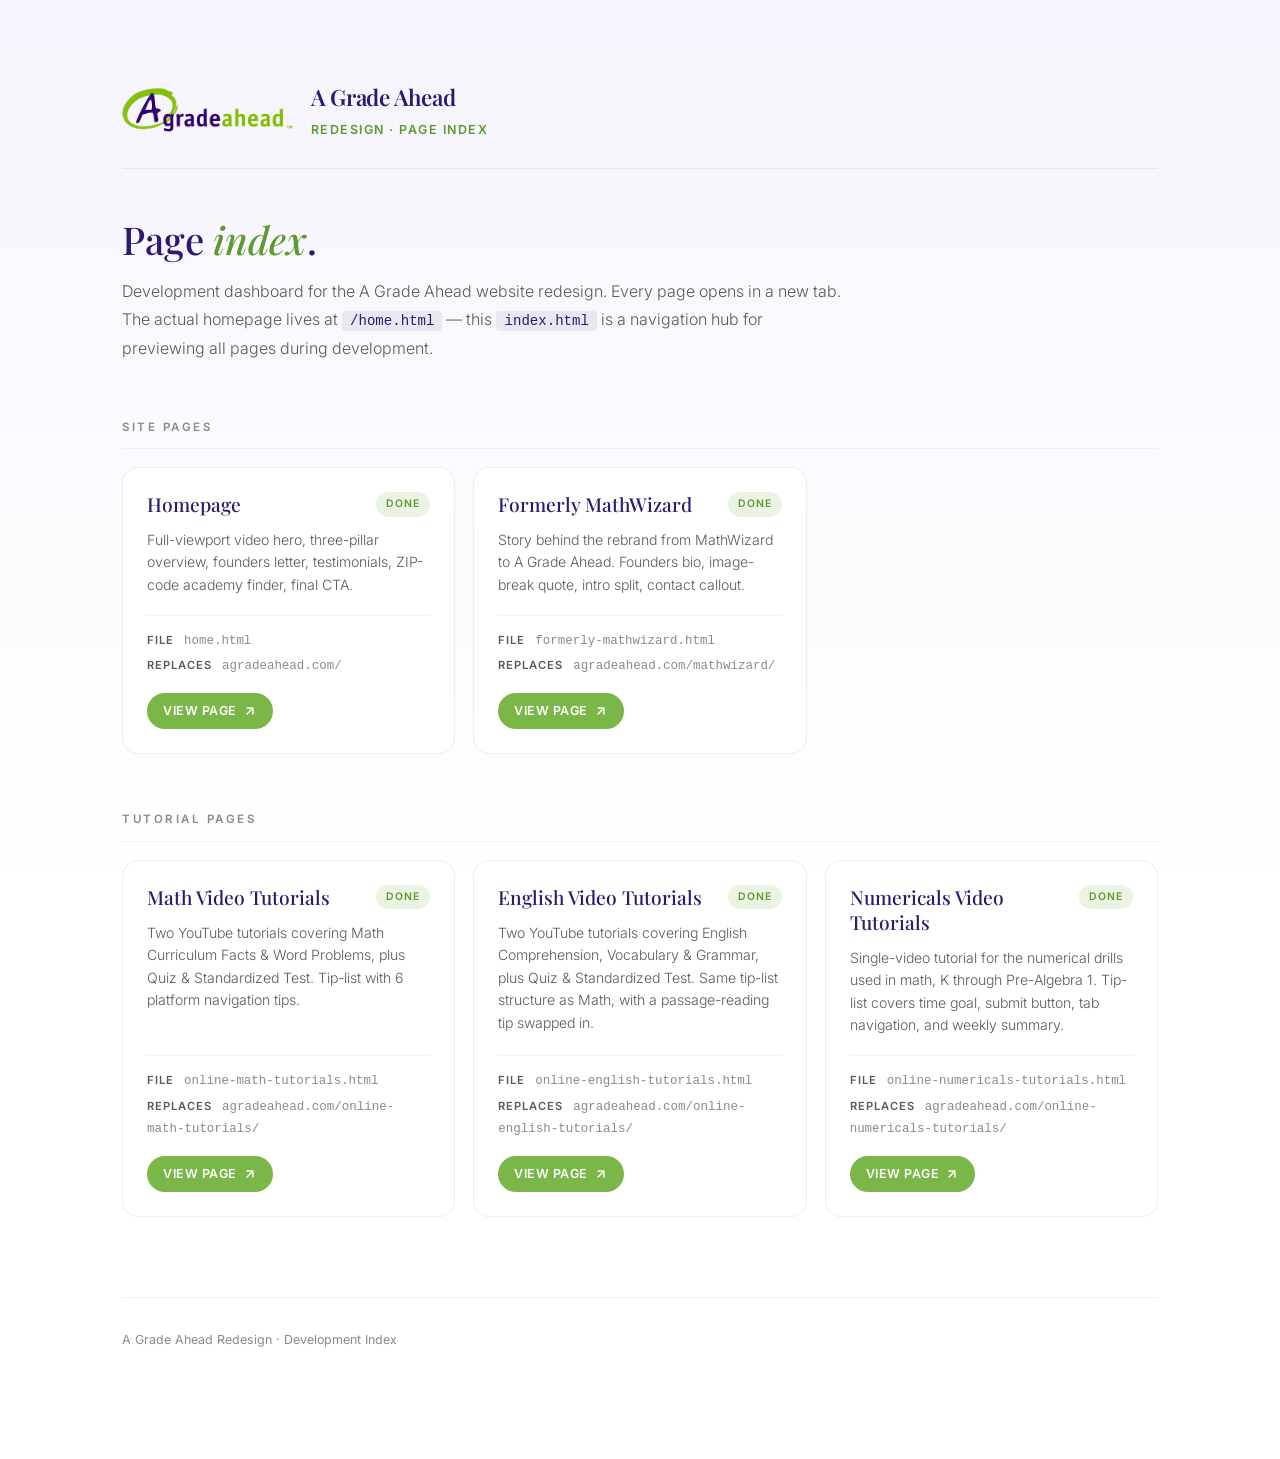
==== index.html @ 5807f9a8 "removed repo from footer" ====
<!DOCTYPE html>
<html lang="en">
<head>
  <meta charset="UTF-8">
  <meta name="viewport" content="width=device-width, initial-scale=1.0">
  <title>Page Index | A Grade Ahead Redesign</title>
  <meta name="description" content="Development index for the A Grade Ahead website redesign. Each page opens in a new tab.">
  <meta name="robots" content="noindex,nofollow">

  <link rel="preconnect" href="https://fonts.googleapis.com">
  <link rel="preconnect" href="https://fonts.gstatic.com" crossorigin>
  <link href="https://fonts.googleapis.com/css2?family=Playfair+Display:wght@400;500;600;700&family=Inter:wght@300;400;500;600;700&display=swap" rel="stylesheet">

  <style>
    *, *::before, *::after { margin: 0; padding: 0; box-sizing: border-box; }
    :root {
      --purple-deep: #2D1A6E;
      --purple-mid: #312783;
      --purple-light: #4A3A9F;
      --green-primary: #7AB648;
      --green-dark: #5E9A2F;
      --green-light: #8EC95E;
      --navy: #1B1547;
      --white: #FFFFFF;
      --off-white: #F8F7F4;
      --warm-grey: #F2F0EB;
      --text-dark: #2C2C2C;
      --text-mid: #5A5A5A;
      --text-light: #8A8A8A;
      --font-heading: 'Playfair Display', Georgia, serif;
      --font-body: 'Inter', -apple-system, sans-serif;
    }
    html { font-size: 16px; }
    body {
      font-family: var(--font-body);
      color: var(--text-dark);
      background: linear-gradient(180deg, #f6f4fc 0%, #ffffff 60%);
      min-height: 100vh;
      line-height: 1.6;
      -webkit-font-smoothing: antialiased;
    }
    a { color: inherit; text-decoration: none; transition: all 0.25s ease; }

    .index-shell {
      max-width: 1100px;
      margin: 0 auto;
      padding: 80px 32px 120px;
    }

    .index-header {
      display: flex;
      align-items: center;
      gap: 18px;
      margin-bottom: 48px;
      padding-bottom: 28px;
      border-bottom: 1px solid rgba(45,26,110,0.08);
    }
    .index-header__logo img {
      height: 44px;
      width: auto;
      display: block;
    }
    .index-header__brand {
      flex: 1;
    }
    .index-header__brand-name {
      font-family: var(--font-heading);
      font-size: 1.4rem;
      font-weight: 600;
      color: var(--purple-deep);
      letter-spacing: -0.01em;
    }
    .index-header__tag {
      font-size: 0.78rem;
      letter-spacing: 1.5px;
      text-transform: uppercase;
      color: var(--green-dark);
      font-weight: 600;
      margin-top: 4px;
    }
    .index-header__repo {
      font-size: 0.75rem;
      color: var(--text-light);
      letter-spacing: 0.5px;
    }

    .index-intro {
      margin-bottom: 56px;
      max-width: 720px;
    }
    .index-intro h1 {
      font-family: var(--font-heading);
      font-size: 2.4rem;
      font-weight: 500;
      color: var(--purple-deep);
      line-height: 1.15;
      margin-bottom: 16px;
    }
    .index-intro h1 em {
      color: var(--green-dark);
      font-style: italic;
      font-weight: 500;
    }
    .index-intro p {
      font-size: 1rem;
      color: var(--text-mid);
      line-height: 1.75;
      font-weight: 300;
    }
    .index-intro code {
      background: rgba(45,26,110,0.08);
      color: var(--purple-deep);
      padding: 2px 8px;
      border-radius: 4px;
      font-size: 0.88rem;
      font-family: ui-monospace, 'SF Mono', Menlo, Consolas, monospace;
    }

    .group-heading {
      font-size: 0.72rem;
      letter-spacing: 2.5px;
      text-transform: uppercase;
      color: var(--text-light);
      font-weight: 600;
      margin-bottom: 18px;
      padding-bottom: 12px;
      border-bottom: 1px solid rgba(45,26,110,0.06);
    }
    .group-heading:not(:first-of-type) {
      margin-top: 56px;
    }

    .pages {
      display: grid;
      grid-template-columns: repeat(auto-fill, minmax(320px, 1fr));
      gap: 18px;
    }

    .page-card {
      display: flex;
      flex-direction: column;
      background: var(--white);
      border: 1px solid rgba(45,26,110,0.08);
      border-radius: 16px;
      padding: 24px;
      position: relative;
      transition: all 0.3s ease;
      overflow: hidden;
    }
    .page-card:not(.page-card--pending):hover {
      transform: translateY(-3px);
      border-color: rgba(122,182,72,0.4);
      box-shadow: 0 14px 40px rgba(45,26,110,0.08);
    }
    .page-card::before {
      content: '';
      position: absolute;
      top: 0; left: 0;
      width: 4px;
      height: 100%;
      background: linear-gradient(180deg, var(--green-primary), var(--green-dark));
      opacity: 0;
      transition: opacity 0.3s ease;
    }
    .page-card:not(.page-card--pending):hover::before { opacity: 1; }

    .page-card__top {
      display: flex;
      align-items: flex-start;
      justify-content: space-between;
      gap: 12px;
      margin-bottom: 12px;
    }
    .page-card__title {
      font-family: var(--font-heading);
      font-size: 1.2rem;
      font-weight: 500;
      color: var(--purple-deep);
      line-height: 1.3;
    }
    .page-card__badge {
      font-size: 0.65rem;
      letter-spacing: 1px;
      text-transform: uppercase;
      font-weight: 600;
      padding: 4px 10px;
      border-radius: 20px;
      flex-shrink: 0;
      white-space: nowrap;
    }
    .page-card__badge--done {
      background: rgba(122,182,72,0.15);
      color: var(--green-dark);
    }
    .page-card__badge--pending {
      background: rgba(45,26,110,0.08);
      color: var(--text-light);
    }
    .page-card__desc {
      font-size: 0.88rem;
      color: var(--text-mid);
      line-height: 1.6;
      font-weight: 300;
      margin-bottom: 18px;
      flex: 1;
    }
    .page-card__meta {
      display: flex;
      flex-direction: column;
      gap: 4px;
      font-size: 0.78rem;
      color: var(--text-light);
      margin-bottom: 16px;
      padding-top: 14px;
      border-top: 1px solid rgba(45,26,110,0.05);
    }
    .page-card__meta strong {
      color: var(--text-mid);
      font-weight: 600;
      font-size: 0.7rem;
      letter-spacing: 1px;
      text-transform: uppercase;
      margin-right: 6px;
    }
    .page-card__meta code {
      font-family: ui-monospace, 'SF Mono', Menlo, Consolas, monospace;
      font-size: 0.78rem;
    }
    .page-card__actions {
      display: flex;
      gap: 8px;
      align-items: center;
    }
    .page-card__btn {
      display: inline-flex;
      align-items: center;
      gap: 6px;
      padding: 8px 16px;
      border-radius: 30px;
      font-size: 0.78rem;
      font-weight: 600;
      letter-spacing: 0.5px;
      text-transform: uppercase;
      transition: all 0.25s ease;
    }
    .page-card__btn--primary {
      background: var(--green-primary);
      color: var(--white);
    }
    .page-card__btn--primary:hover {
      background: var(--green-dark);
      transform: translateX(2px);
    }
    .page-card__btn--ghost {
      color: var(--purple-deep);
      border: 1px solid rgba(45,26,110,0.15);
      background: transparent;
    }
    .page-card__btn--ghost:hover {
      border-color: var(--purple-deep);
      background: rgba(45,26,110,0.04);
    }
    .page-card__btn svg { width: 14px; height: 14px; }

    .page-card--pending {
      background: repeating-linear-gradient(
        45deg,
        var(--white),
        var(--white) 10px,
        rgba(45,26,110,0.02) 10px,
        rgba(45,26,110,0.02) 20px
      );
      opacity: 0.85;
    }
    .page-card--pending .page-card__title { color: var(--text-mid); }

    .index-footer {
      margin-top: 80px;
      padding-top: 32px;
      border-top: 1px solid rgba(45,26,110,0.08);
      display: flex;
      align-items: center;
      justify-content: space-between;
      flex-wrap: wrap;
      gap: 16px;
      font-size: 0.78rem;
      color: var(--text-light);
    }
    .index-footer a { color: var(--purple-deep); border-bottom: 1px solid rgba(45,26,110,0.2); }
    .index-footer a:hover { color: var(--green-dark); border-color: var(--green-dark); }

    @media (max-width: 600px) {
      .index-shell { padding: 48px 20px 80px; }
      .index-header { flex-wrap: wrap; }
      .index-intro h1 { font-size: 1.8rem; }
      .pages { grid-template-columns: 1fr; }
    }
  </style>
</head>
<body>
  <main class="index-shell">

    <header class="index-header">
      <div class="index-header__logo">
        <img src="agradeahead-assets/logo-dark.png" alt="A Grade Ahead">
      </div>
      <div class="index-header__brand">
        <div class="index-header__brand-name">A Grade Ahead</div>
        <div class="index-header__tag">Redesign &middot; Page Index</div>
      </div>
    </header>

    <section class="index-intro">
      <h1>Page <em>index</em>.</h1>
      <p>Development dashboard for the A Grade Ahead website redesign. Every page opens in a new tab. The actual homepage lives at <code>/home.html</code> &mdash; this <code>index.html</code> is a navigation hub for previewing all pages during development.</p>
    </section>

    <h2 class="group-heading">Site Pages</h2>
    <div class="pages">

      <article class="page-card">
        <div class="page-card__top">
          <h3 class="page-card__title">Homepage</h3>
          <span class="page-card__badge page-card__badge--done">Done</span>
        </div>
        <p class="page-card__desc">Full-viewport video hero, three-pillar overview, founders letter, testimonials, ZIP-code academy finder, final CTA.</p>
        <div class="page-card__meta">
          <div><strong>File</strong> <code>home.html</code></div>
          <div><strong>Replaces</strong> <code>agradeahead.com/</code></div>
        </div>
        <div class="page-card__actions">
          <a href="home.html" target="_blank" rel="noopener" class="page-card__btn page-card__btn--primary">
            View Page
            <svg viewBox="0 0 24 24" fill="none" stroke="currentColor" stroke-width="2.5" stroke-linecap="round" stroke-linejoin="round"><path d="M7 17L17 7M17 7H7M17 7V17"/></svg>
          </a>
        </div>
      </article>

      <article class="page-card">
        <div class="page-card__top">
          <h3 class="page-card__title">Formerly MathWizard</h3>
          <span class="page-card__badge page-card__badge--done">Done</span>
        </div>
        <p class="page-card__desc">Story behind the rebrand from MathWizard to A Grade Ahead. Founders bio, image-break quote, intro split, contact callout.</p>
        <div class="page-card__meta">
          <div><strong>File</strong> <code>formerly-mathwizard.html</code></div>
          <div><strong>Replaces</strong> <code>agradeahead.com/mathwizard/</code></div>
        </div>
        <div class="page-card__actions">
          <a href="formerly-mathwizard.html" target="_blank" rel="noopener" class="page-card__btn page-card__btn--primary">
            View Page
            <svg viewBox="0 0 24 24" fill="none" stroke="currentColor" stroke-width="2.5" stroke-linecap="round" stroke-linejoin="round"><path d="M7 17L17 7M17 7H7M17 7V17"/></svg>
          </a>
        </div>
      </article>

    </div>

    <h2 class="group-heading">Tutorial Pages</h2>
    <div class="pages">

      <article class="page-card">
        <div class="page-card__top">
          <h3 class="page-card__title">Math Video Tutorials</h3>
          <span class="page-card__badge page-card__badge--done">Done</span>
        </div>
        <p class="page-card__desc">Two YouTube tutorials covering Math Curriculum Facts &amp; Word Problems, plus Quiz &amp; Standardized Test. Tip-list with 6 platform navigation tips.</p>
        <div class="page-card__meta">
          <div><strong>File</strong> <code>online-math-tutorials.html</code></div>
          <div><strong>Replaces</strong> <code>agradeahead.com/online-math-tutorials/</code></div>
        </div>
        <div class="page-card__actions">
          <a href="online-math-tutorials.html" target="_blank" rel="noopener" class="page-card__btn page-card__btn--primary">
            View Page
            <svg viewBox="0 0 24 24" fill="none" stroke="currentColor" stroke-width="2.5" stroke-linecap="round" stroke-linejoin="round"><path d="M7 17L17 7M17 7H7M17 7V17"/></svg>
          </a>
        </div>
      </article>

      <article class="page-card">
        <div class="page-card__top">
          <h3 class="page-card__title">English Video Tutorials</h3>
          <span class="page-card__badge page-card__badge--done">Done</span>
        </div>
        <p class="page-card__desc">Two YouTube tutorials covering English Comprehension, Vocabulary &amp; Grammar, plus Quiz &amp; Standardized Test. Same tip-list structure as Math, with a passage-reading tip swapped in.</p>
        <div class="page-card__meta">
          <div><strong>File</strong> <code>online-english-tutorials.html</code></div>
          <div><strong>Replaces</strong> <code>agradeahead.com/online-english-tutorials/</code></div>
        </div>
        <div class="page-card__actions">
          <a href="online-english-tutorials.html" target="_blank" rel="noopener" class="page-card__btn page-card__btn--primary">
            View Page
            <svg viewBox="0 0 24 24" fill="none" stroke="currentColor" stroke-width="2.5" stroke-linecap="round" stroke-linejoin="round"><path d="M7 17L17 7M17 7H7M17 7V17"/></svg>
          </a>
        </div>
      </article>

      <article class="page-card">
        <div class="page-card__top">
          <h3 class="page-card__title">Numericals Video Tutorials</h3>
          <span class="page-card__badge page-card__badge--done">Done</span>
        </div>
        <p class="page-card__desc">Single-video tutorial for the numerical drills used in math, K through Pre-Algebra 1. Tip-list covers time goal, submit button, tab navigation, and weekly summary.</p>
        <div class="page-card__meta">
          <div><strong>File</strong> <code>online-numericals-tutorials.html</code></div>
          <div><strong>Replaces</strong> <code>agradeahead.com/online-numericals-tutorials/</code></div>
        </div>
        <div class="page-card__actions">
          <a href="online-numericals-tutorials.html" target="_blank" rel="noopener" class="page-card__btn page-card__btn--primary">
            View Page
            <svg viewBox="0 0 24 24" fill="none" stroke="currentColor" stroke-width="2.5" stroke-linecap="round" stroke-linejoin="round"><path d="M7 17L17 7M17 7H7M17 7V17"/></svg>
          </a>
        </div>
      </article>

    </div>

    <footer class="index-footer">
      <span>A Grade Ahead Redesign &middot; Development Index</span>
    </footer>

  </main>
</body>
</html>
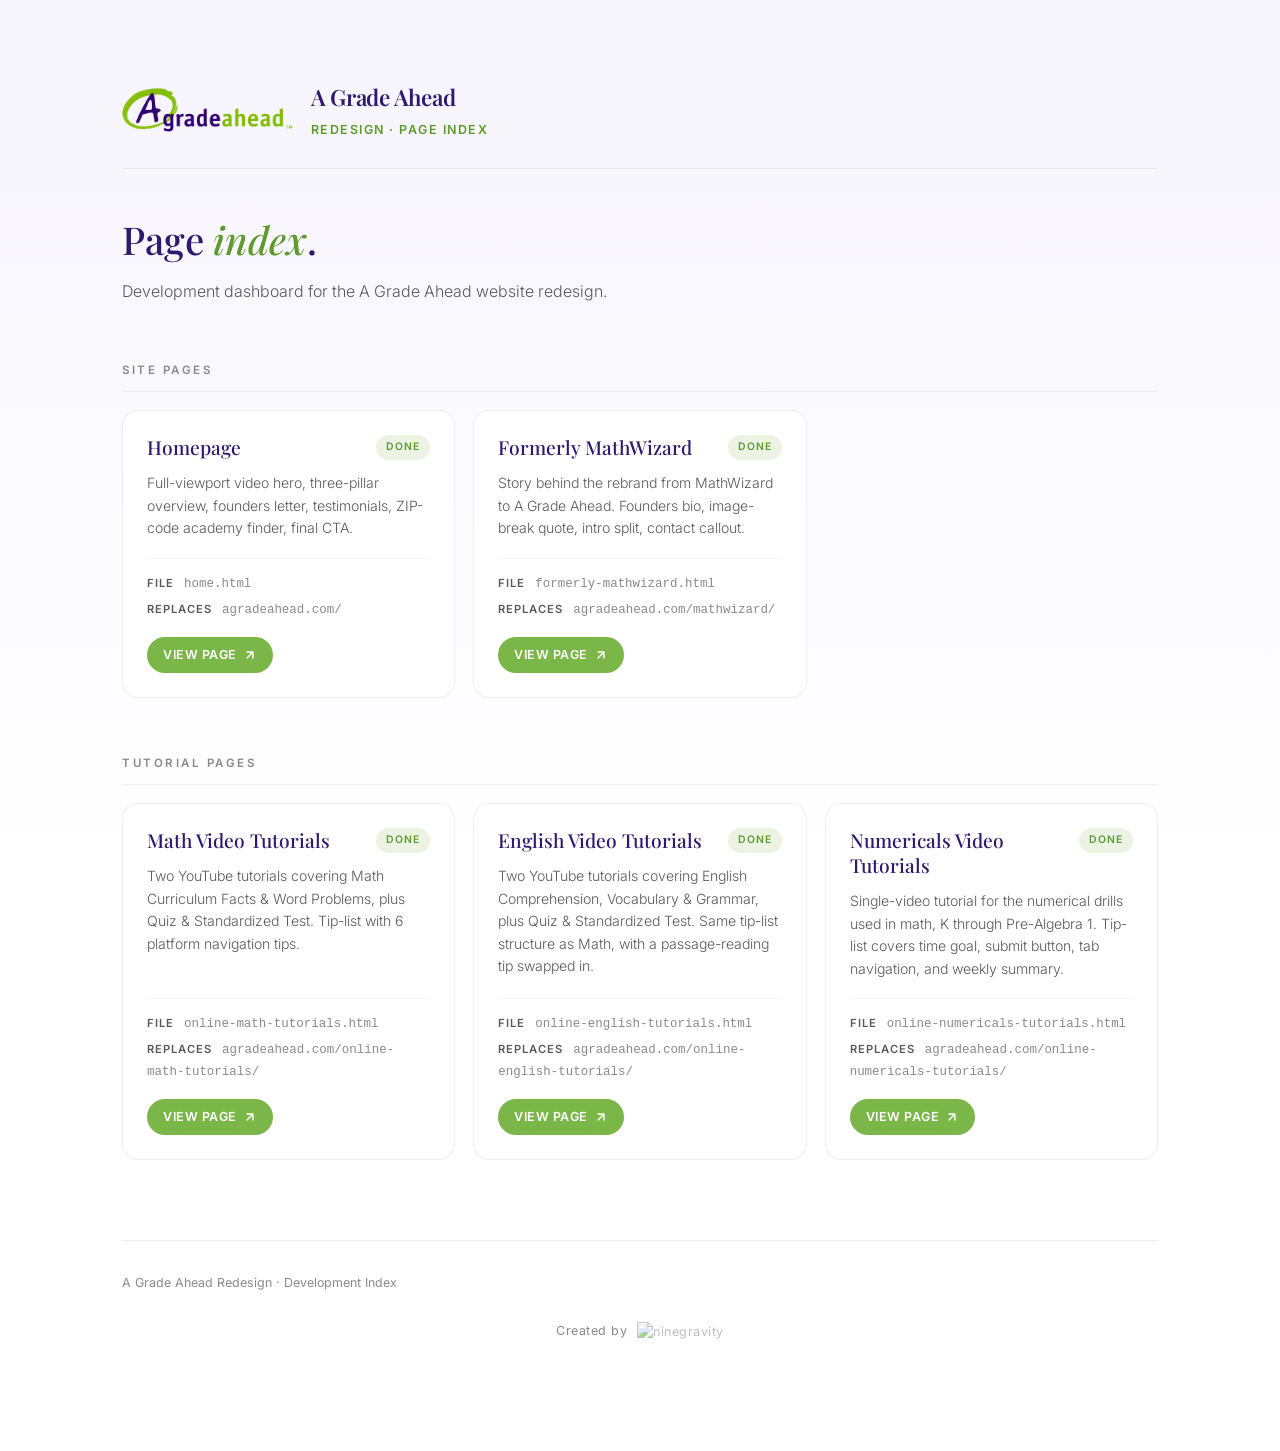
==== commit e403c81d: "Add ninegravity credit to index dashboard - New .index-credit row below the footer - Centered "Creat" ====
--- a/index.html
+++ b/index.html
@@ -289,6 +289,31 @@
     .index-footer a { color: var(--purple-deep); border-bottom: 1px solid rgba(45,26,110,0.2); }
     .index-footer a:hover { color: var(--green-dark); border-color: var(--green-dark); }
 
+    .index-credit {
+      display: flex;
+      align-items: center;
+      justify-content: center;
+      gap: 10px;
+      margin-top: 28px;
+      font-size: 0.78rem;
+      color: var(--text-light);
+      letter-spacing: 0.5px;
+    }
+    .index-credit a {
+      display: inline-flex;
+      align-items: center;
+      border-bottom: 0;
+      transition: opacity 0.25s ease;
+    }
+    .index-credit img {
+      height: 18px;
+      width: auto;
+      display: block;
+      opacity: 0.55;
+      transition: opacity 0.25s ease;
+    }
+    .index-credit a:hover img { opacity: 1; }
+
     @media (max-width: 600px) {
       .index-shell { padding: 48px 20px 80px; }
       .index-header { flex-wrap: wrap; }
@@ -312,7 +337,7 @@
 
     <section class="index-intro">
       <h1>Page <em>index</em>.</h1>
-      <p>Development dashboard for the A Grade Ahead website redesign. Every page opens in a new tab. The actual homepage lives at <code>/home.html</code> &mdash; this <code>index.html</code> is a navigation hub for previewing all pages during development.</p>
+      <p>Development dashboard for the A Grade Ahead website redesign.</p>
     </section>
 
     <h2 class="group-heading">Site Pages</h2>
@@ -419,6 +444,13 @@
       <span>A Grade Ahead Redesign &middot; Development Index</span>
     </footer>
 
+    <div class="index-credit">
+      <span>Created by</span>
+      <a href="https://ninegravity.com" target="_blank" rel="noopener" aria-label="ninegravity">
+        <img src="agradeahead-assets/ninegravity-logo.png" alt="ninegravity">
+      </a>
+    </div>
+
   </main>
 </body>
 </html>
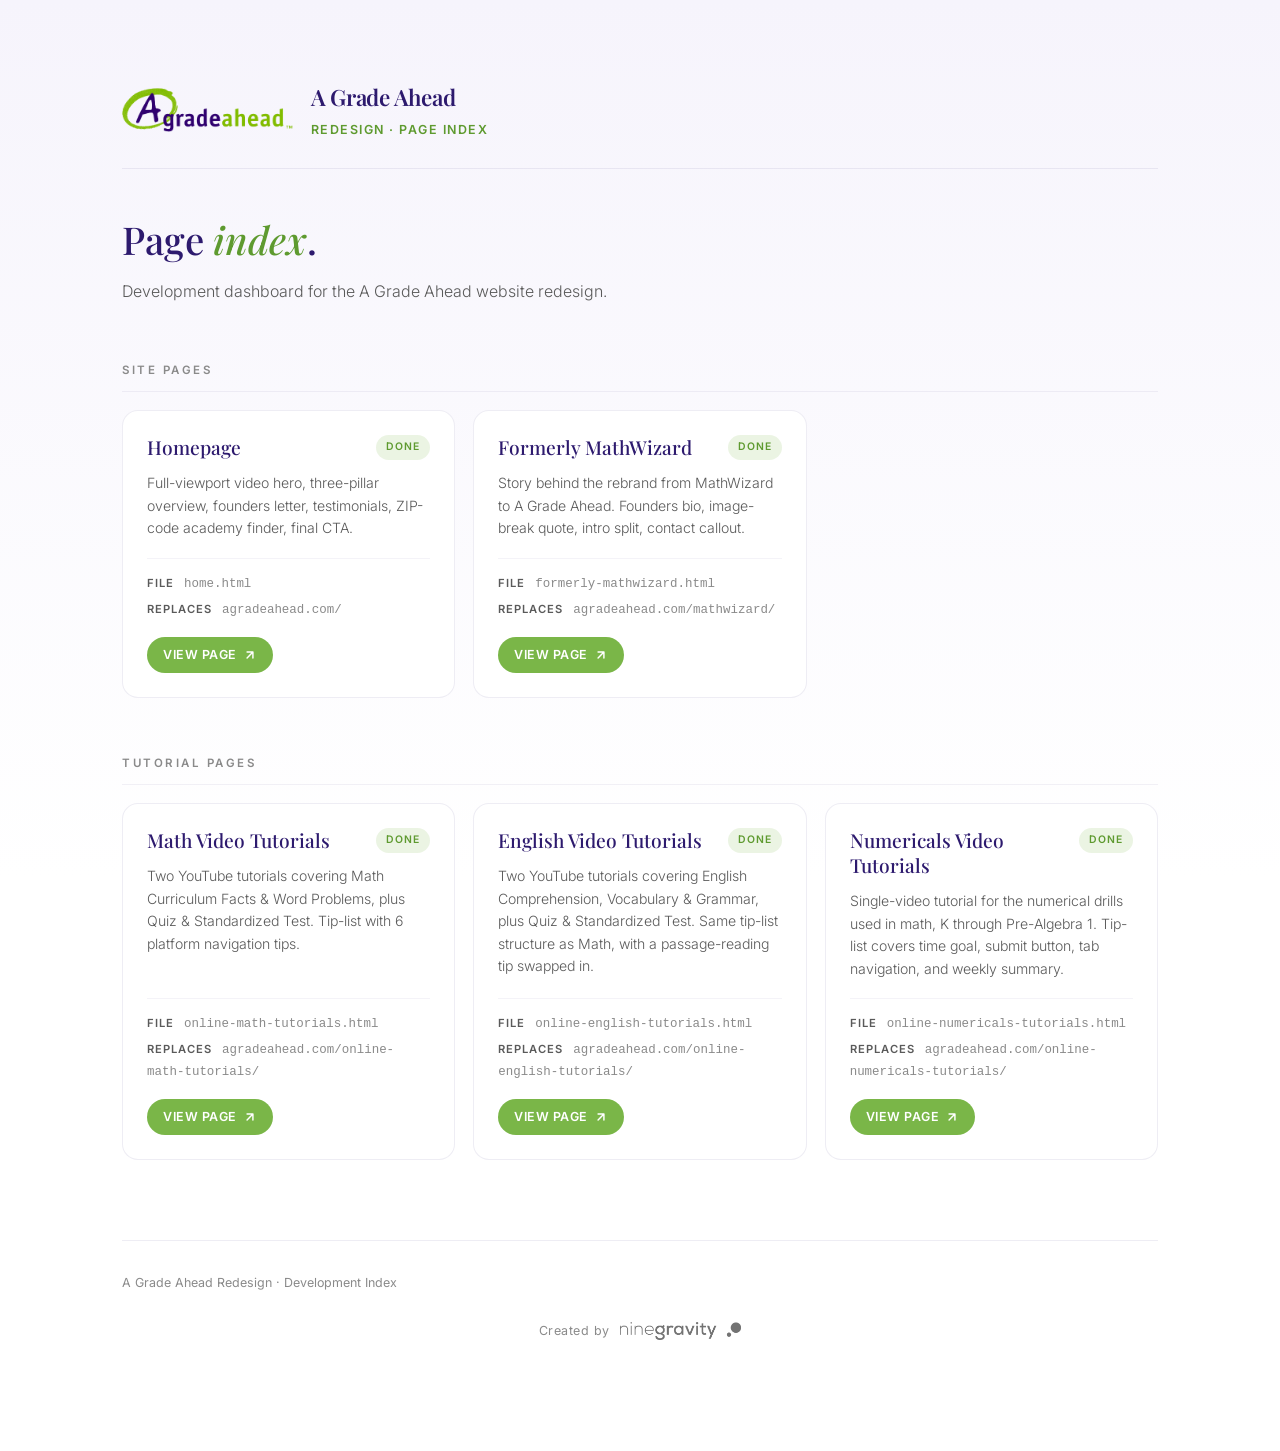
==== commit 39cec768: "Fix ninegravity logo path to NG-Logo.png Co-Authored-By: Claude Opus 4.7 (1M context) <noreply@anthr" ====
--- a/index.html
+++ b/index.html
@@ -447,7 +447,7 @@
     <div class="index-credit">
       <span>Created by</span>
       <a href="https://ninegravity.com" target="_blank" rel="noopener" aria-label="ninegravity">
-        <img src="agradeahead-assets/ninegravity-logo.png" alt="ninegravity">
+        <img src="agradeahead-assets/NG-Logo.png" alt="ninegravity">
       </a>
     </div>
 
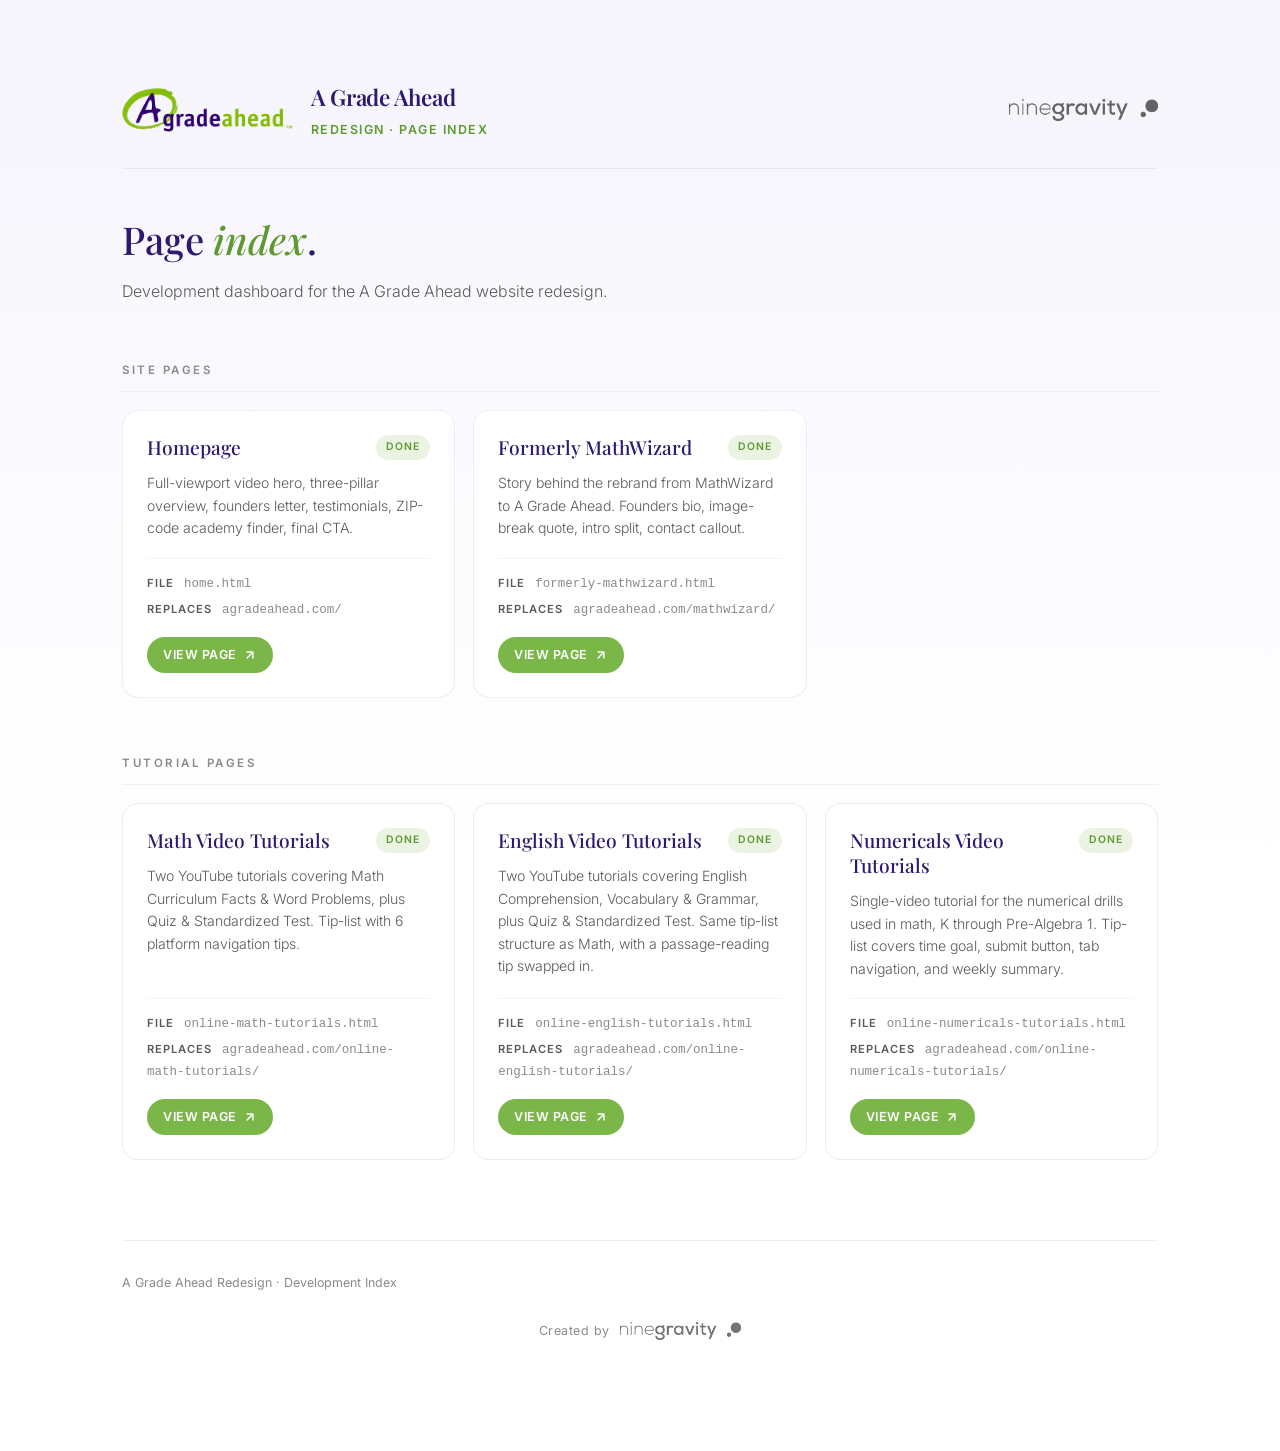
==== commit 4ff41a10: "Add ninegravity logo to index header right side - Replaces the previously empty .index-header__repo " ====
--- a/index.html
+++ b/index.html
@@ -78,11 +78,20 @@
       font-weight: 600;
       margin-top: 4px;
     }
-    .index-header__repo {
-      font-size: 0.75rem;
-      color: var(--text-light);
-      letter-spacing: 0.5px;
-    }
+    .index-header__credit {
+      display: inline-flex;
+      align-items: center;
+      transition: opacity 0.25s ease;
+      flex-shrink: 0;
+    }
+    .index-header__credit img {
+      height: 22px;
+      width: auto;
+      display: block;
+      opacity: 0.6;
+      transition: opacity 0.25s ease;
+    }
+    .index-header__credit:hover img { opacity: 1; }
 
     .index-intro {
       margin-bottom: 56px;
@@ -333,6 +342,9 @@
         <div class="index-header__brand-name">A Grade Ahead</div>
         <div class="index-header__tag">Redesign &middot; Page Index</div>
       </div>
+      <a href="https://ninegravity.com" target="_blank" rel="noopener" class="index-header__credit" aria-label="Built by ninegravity">
+        <img src="agradeahead-assets/NG-Logo.png" alt="ninegravity">
+      </a>
     </header>
 
     <section class="index-intro">
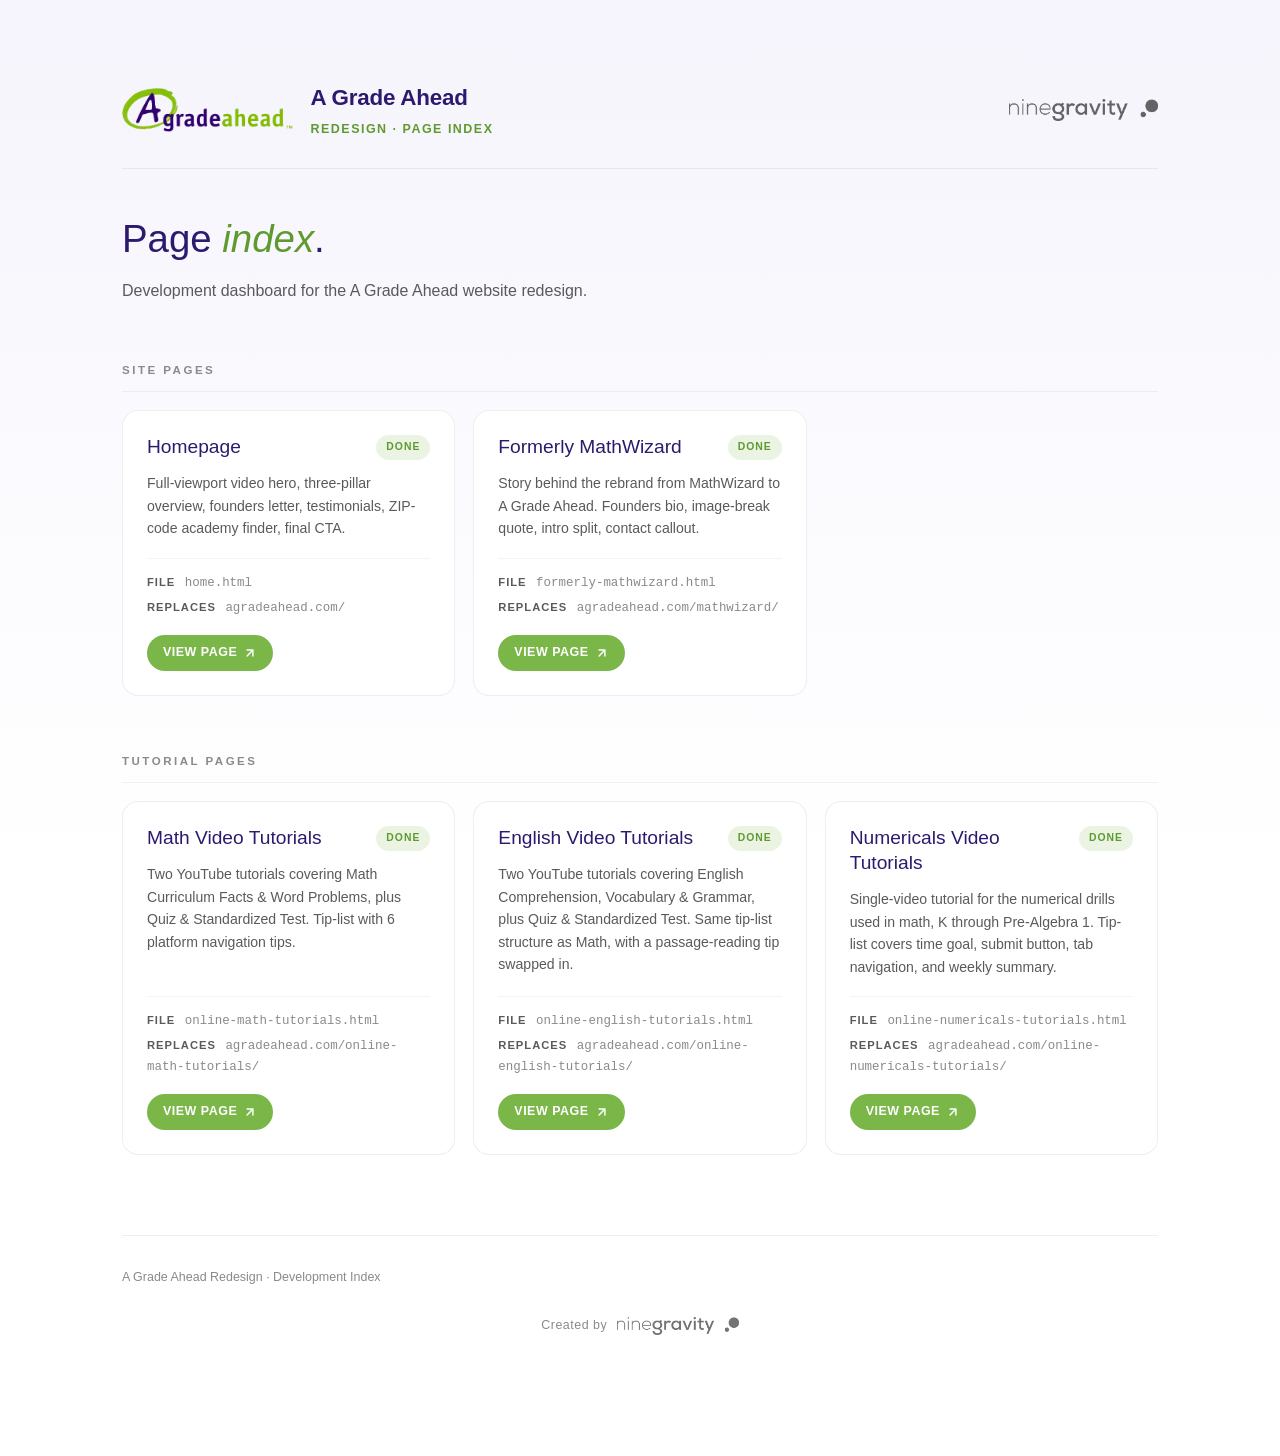
==== commit 75104686: "Switch site to Arial Narrow per brand spec Client feedback (Rojers Christian): brand font is Arial N" ====
--- a/index.html
+++ b/index.html
@@ -7,9 +7,6 @@
   <meta name="description" content="Development index for the A Grade Ahead website redesign. Each page opens in a new tab.">
   <meta name="robots" content="noindex,nofollow">
 
-  <link rel="preconnect" href="https://fonts.googleapis.com">
-  <link rel="preconnect" href="https://fonts.gstatic.com" crossorigin>
-  <link href="https://fonts.googleapis.com/css2?family=Playfair+Display:wght@400;500;600;700&family=Inter:wght@300;400;500;600;700&display=swap" rel="stylesheet">
 
   <style>
     *, *::before, *::after { margin: 0; padding: 0; box-sizing: border-box; }
@@ -27,8 +24,8 @@
       --text-dark: #2C2C2C;
       --text-mid: #5A5A5A;
       --text-light: #8A8A8A;
-      --font-heading: 'Playfair Display', Georgia, serif;
-      --font-body: 'Inter', -apple-system, sans-serif;
+      --font-heading: 'Arial Narrow', Arial, sans-serif;
+      --font-body: 'Arial Narrow', Arial, sans-serif;
     }
     html { font-size: 16px; }
     body {
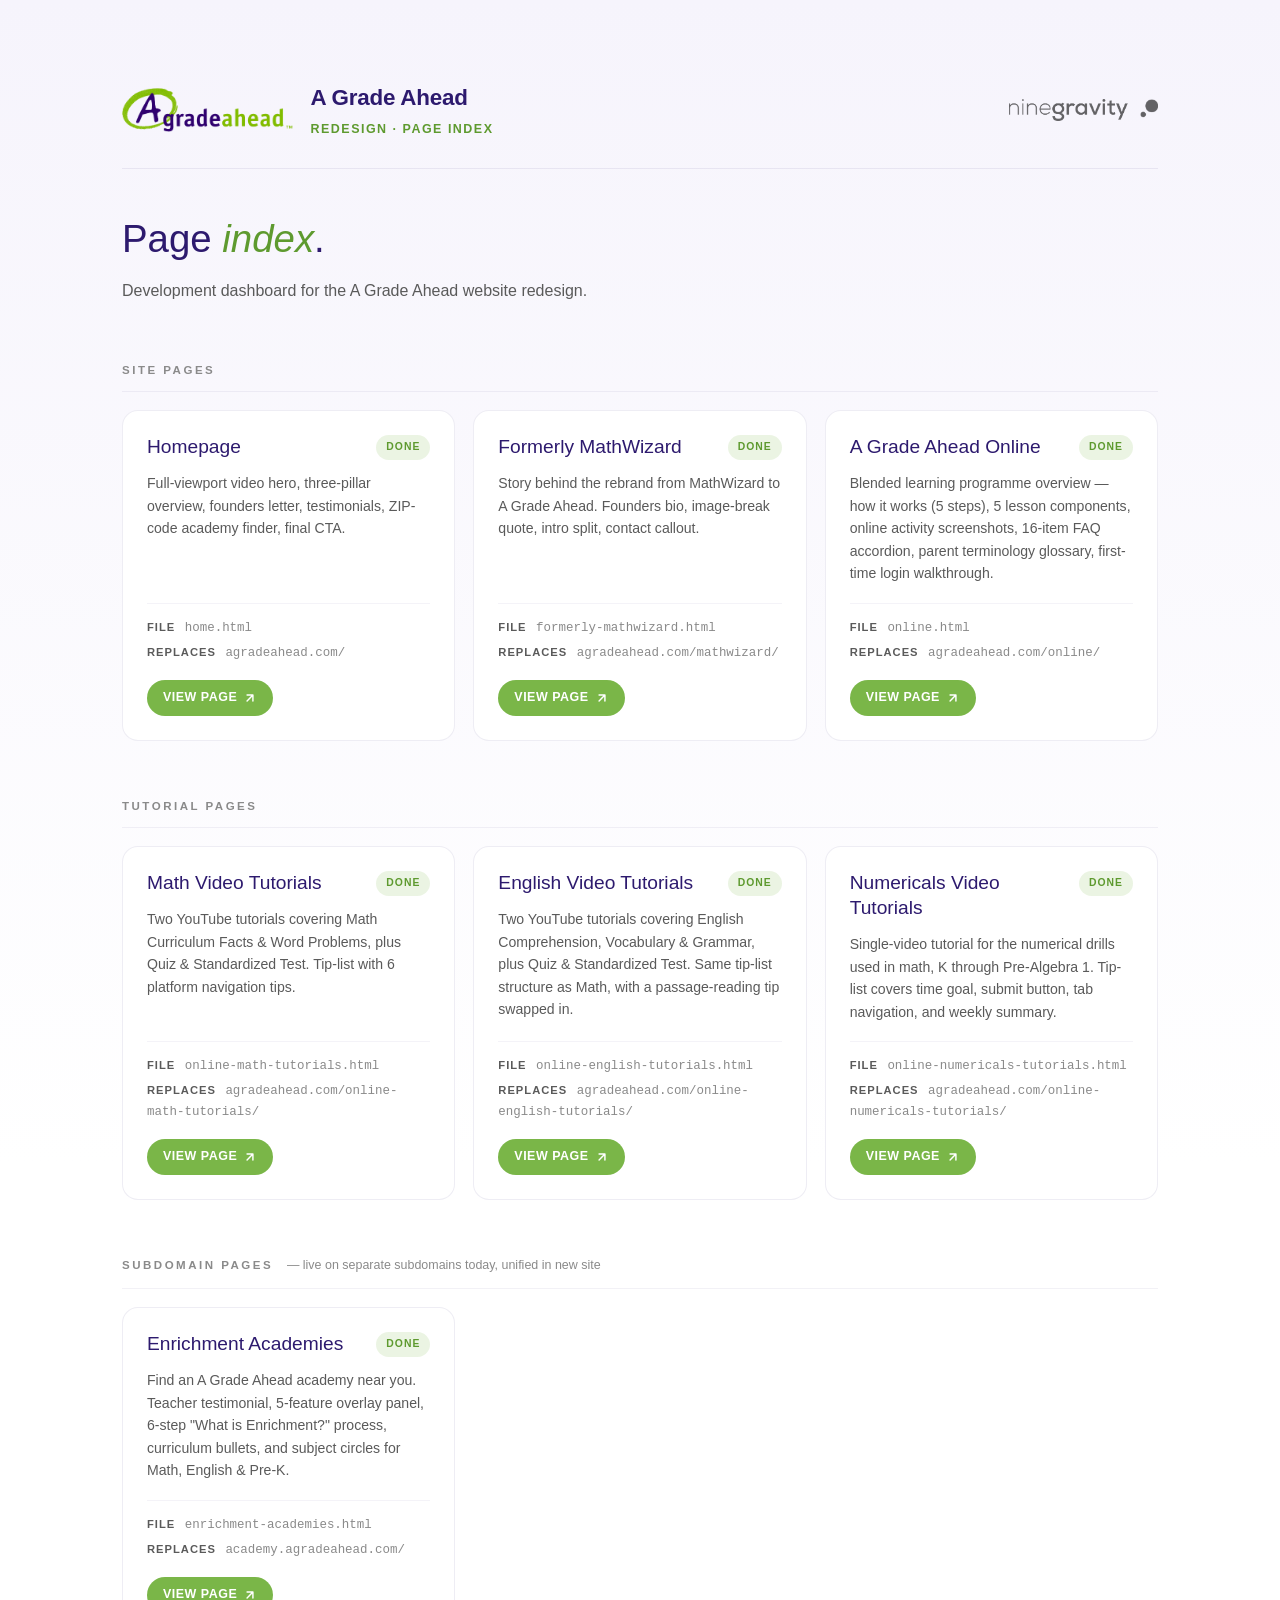
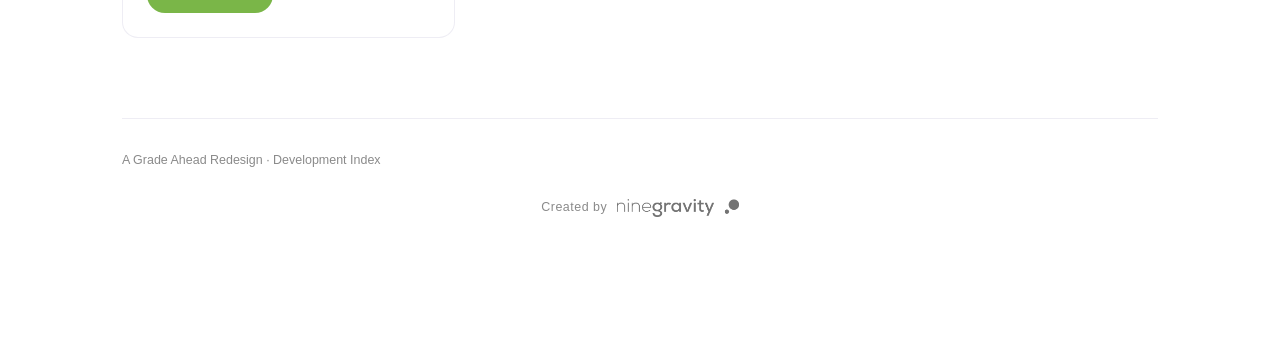
==== commit a89f72f0: "Add A Grade Ahead Online + Enrichment Academies pages - online.html: blended learning programme over" ====
--- a/index.html
+++ b/index.html
@@ -135,6 +135,14 @@
     .group-heading:not(:first-of-type) {
       margin-top: 56px;
     }
+    .group-heading__sub {
+      color: var(--text-light);
+      font-weight: 400;
+      text-transform: none;
+      letter-spacing: 0;
+      margin-left: 8px;
+      font-size: 0.78rem;
+    }
 
     .pages {
       display: grid;
@@ -388,6 +396,24 @@
         </div>
       </article>
 
+      <article class="page-card">
+        <div class="page-card__top">
+          <h3 class="page-card__title">A Grade Ahead Online</h3>
+          <span class="page-card__badge page-card__badge--done">Done</span>
+        </div>
+        <p class="page-card__desc">Blended learning programme overview &mdash; how it works (5 steps), 5 lesson components, online activity screenshots, 16-item FAQ accordion, parent terminology glossary, first-time login walkthrough.</p>
+        <div class="page-card__meta">
+          <div><strong>File</strong> <code>online.html</code></div>
+          <div><strong>Replaces</strong> <code>agradeahead.com/online/</code></div>
+        </div>
+        <div class="page-card__actions">
+          <a href="online.html" target="_blank" rel="noopener" class="page-card__btn page-card__btn--primary">
+            View Page
+            <svg viewBox="0 0 24 24" fill="none" stroke="currentColor" stroke-width="2.5" stroke-linecap="round" stroke-linejoin="round"><path d="M7 17L17 7M17 7H7M17 7V17"/></svg>
+          </a>
+        </div>
+      </article>
+
     </div>
 
     <h2 class="group-heading">Tutorial Pages</h2>
@@ -441,6 +467,29 @@
         </div>
         <div class="page-card__actions">
           <a href="online-numericals-tutorials.html" target="_blank" rel="noopener" class="page-card__btn page-card__btn--primary">
+            View Page
+            <svg viewBox="0 0 24 24" fill="none" stroke="currentColor" stroke-width="2.5" stroke-linecap="round" stroke-linejoin="round"><path d="M7 17L17 7M17 7H7M17 7V17"/></svg>
+          </a>
+        </div>
+      </article>
+
+    </div>
+
+    <h2 class="group-heading">Subdomain Pages <span class="group-heading__sub">&mdash; live on separate subdomains today, unified in new site</span></h2>
+    <div class="pages">
+
+      <article class="page-card">
+        <div class="page-card__top">
+          <h3 class="page-card__title">Enrichment Academies</h3>
+          <span class="page-card__badge page-card__badge--done">Done</span>
+        </div>
+        <p class="page-card__desc">Find an A Grade Ahead academy near you. Teacher testimonial, 5-feature overlay panel, 6-step "What is Enrichment?" process, curriculum bullets, and subject circles for Math, English &amp; Pre-K.</p>
+        <div class="page-card__meta">
+          <div><strong>File</strong> <code>enrichment-academies.html</code></div>
+          <div><strong>Replaces</strong> <code>academy.agradeahead.com/</code></div>
+        </div>
+        <div class="page-card__actions">
+          <a href="enrichment-academies.html" target="_blank" rel="noopener" class="page-card__btn page-card__btn--primary">
             View Page
             <svg viewBox="0 0 24 24" fill="none" stroke="currentColor" stroke-width="2.5" stroke-linecap="round" stroke-linejoin="round"><path d="M7 17L17 7M17 7H7M17 7V17"/></svg>
           </a>
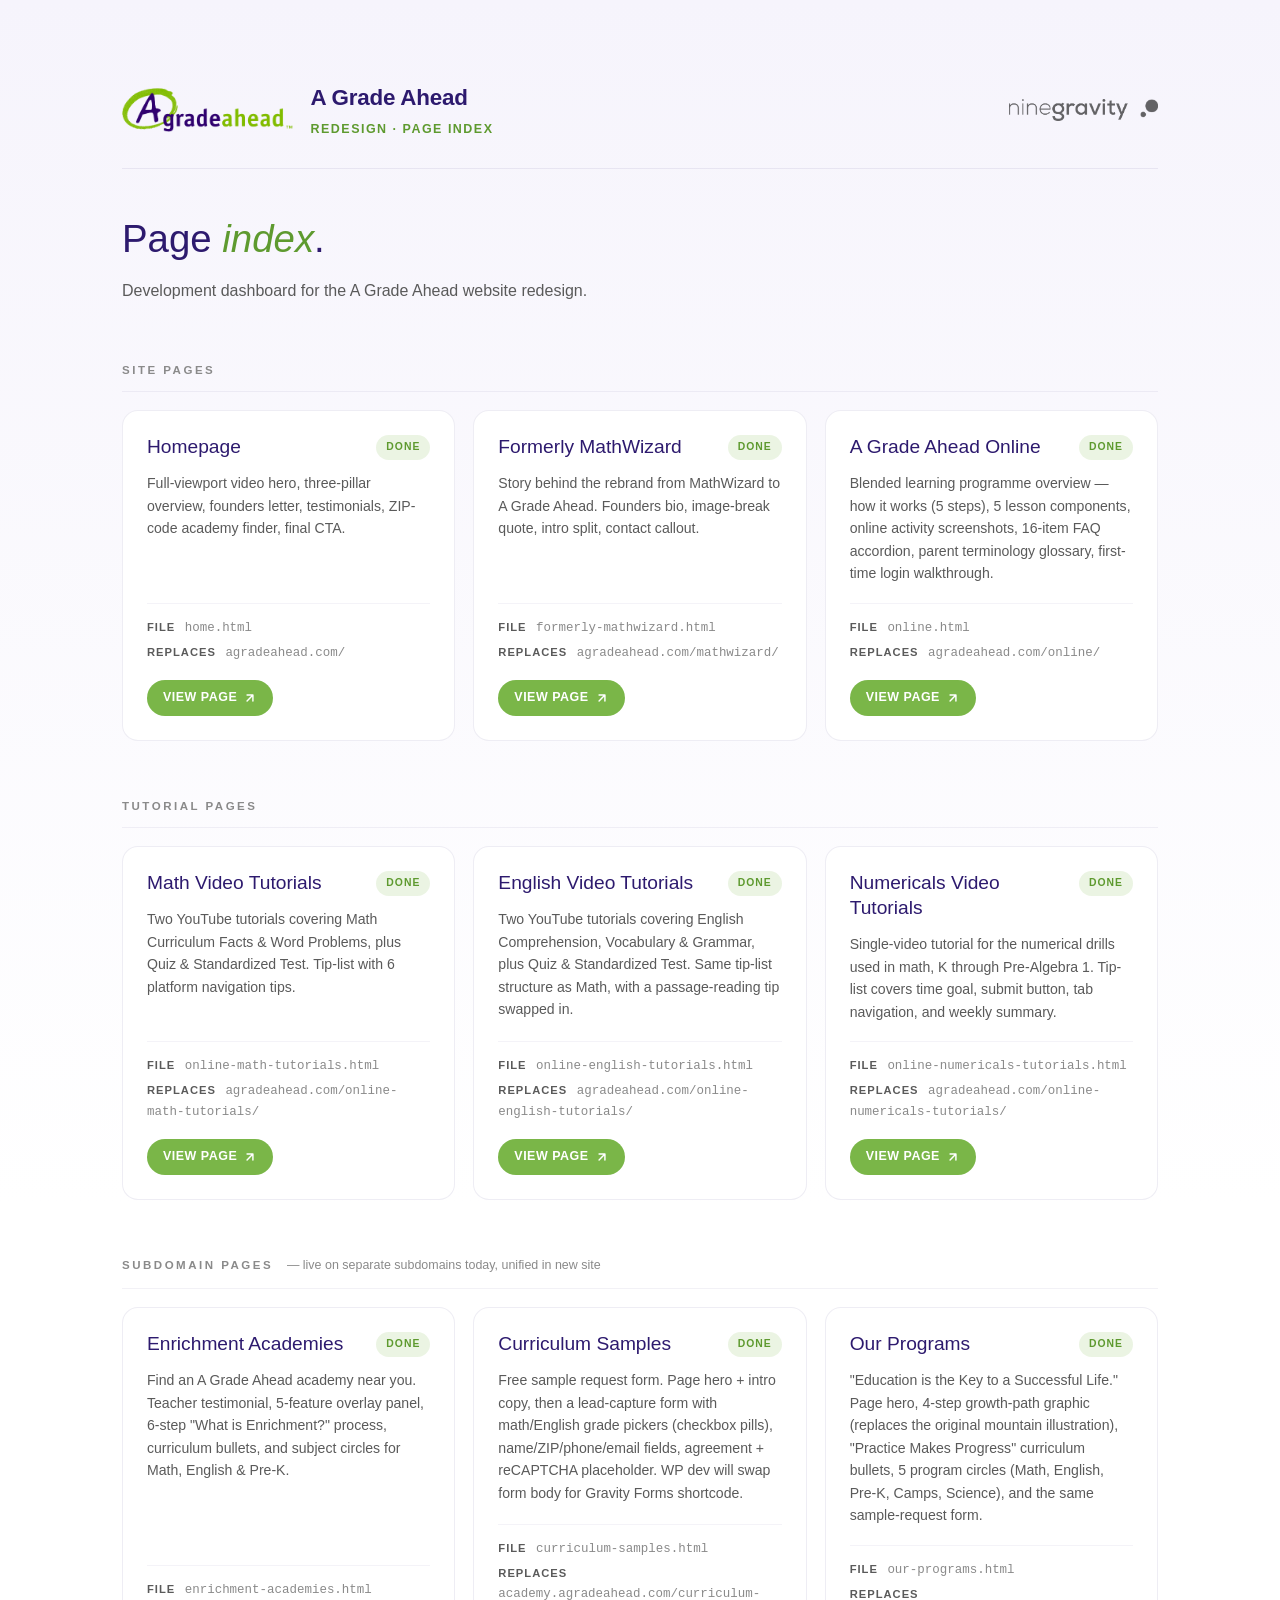
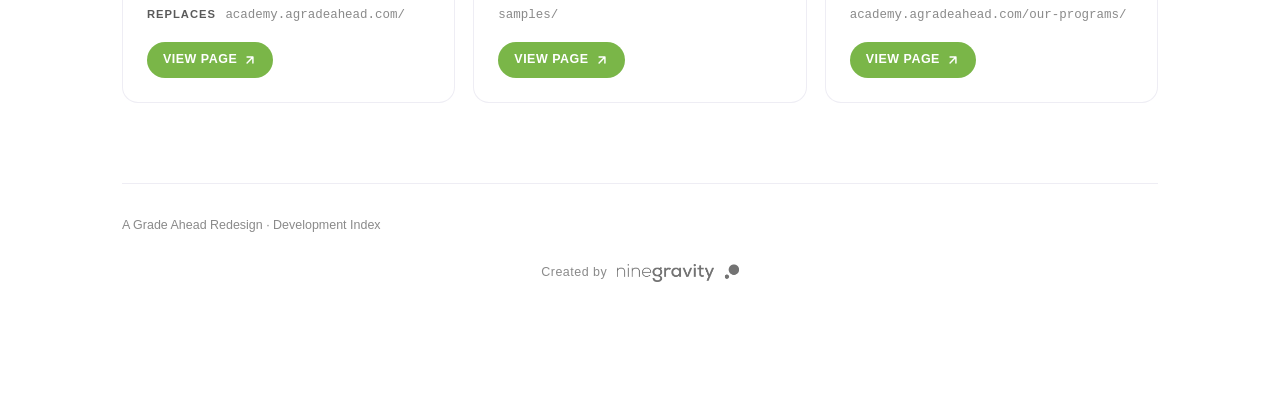
==== commit b0b030a6: "dubai added and graft pricing removed" ====
--- a/index.html
+++ b/index.html
@@ -496,6 +496,42 @@
         </div>
       </article>
 
+      <article class="page-card">
+        <div class="page-card__top">
+          <h3 class="page-card__title">Curriculum Samples</h3>
+          <span class="page-card__badge page-card__badge--done">Done</span>
+        </div>
+        <p class="page-card__desc">Free sample request form. Page hero + intro copy, then a lead-capture form with math/English grade pickers (checkbox pills), name/ZIP/phone/email fields, agreement + reCAPTCHA placeholder. WP dev will swap form body for Gravity Forms shortcode.</p>
+        <div class="page-card__meta">
+          <div><strong>File</strong> <code>curriculum-samples.html</code></div>
+          <div><strong>Replaces</strong> <code>academy.agradeahead.com/curriculum-samples/</code></div>
+        </div>
+        <div class="page-card__actions">
+          <a href="curriculum-samples.html" target="_blank" rel="noopener" class="page-card__btn page-card__btn--primary">
+            View Page
+            <svg viewBox="0 0 24 24" fill="none" stroke="currentColor" stroke-width="2.5" stroke-linecap="round" stroke-linejoin="round"><path d="M7 17L17 7M17 7H7M17 7V17"/></svg>
+          </a>
+        </div>
+      </article>
+
+      <article class="page-card">
+        <div class="page-card__top">
+          <h3 class="page-card__title">Our Programs</h3>
+          <span class="page-card__badge page-card__badge--done">Done</span>
+        </div>
+        <p class="page-card__desc">"Education is the Key to a Successful Life." Page hero, 4-step growth-path graphic (replaces the original mountain illustration), "Practice Makes Progress" curriculum bullets, 5 program circles (Math, English, Pre-K, Camps, Science), and the same sample-request form.</p>
+        <div class="page-card__meta">
+          <div><strong>File</strong> <code>our-programs.html</code></div>
+          <div><strong>Replaces</strong> <code>academy.agradeahead.com/our-programs/</code></div>
+        </div>
+        <div class="page-card__actions">
+          <a href="our-programs.html" target="_blank" rel="noopener" class="page-card__btn page-card__btn--primary">
+            View Page
+            <svg viewBox="0 0 24 24" fill="none" stroke="currentColor" stroke-width="2.5" stroke-linecap="round" stroke-linejoin="round"><path d="M7 17L17 7M17 7H7M17 7V17"/></svg>
+          </a>
+        </div>
+      </article>
+
     </div>
 
     <footer class="index-footer">
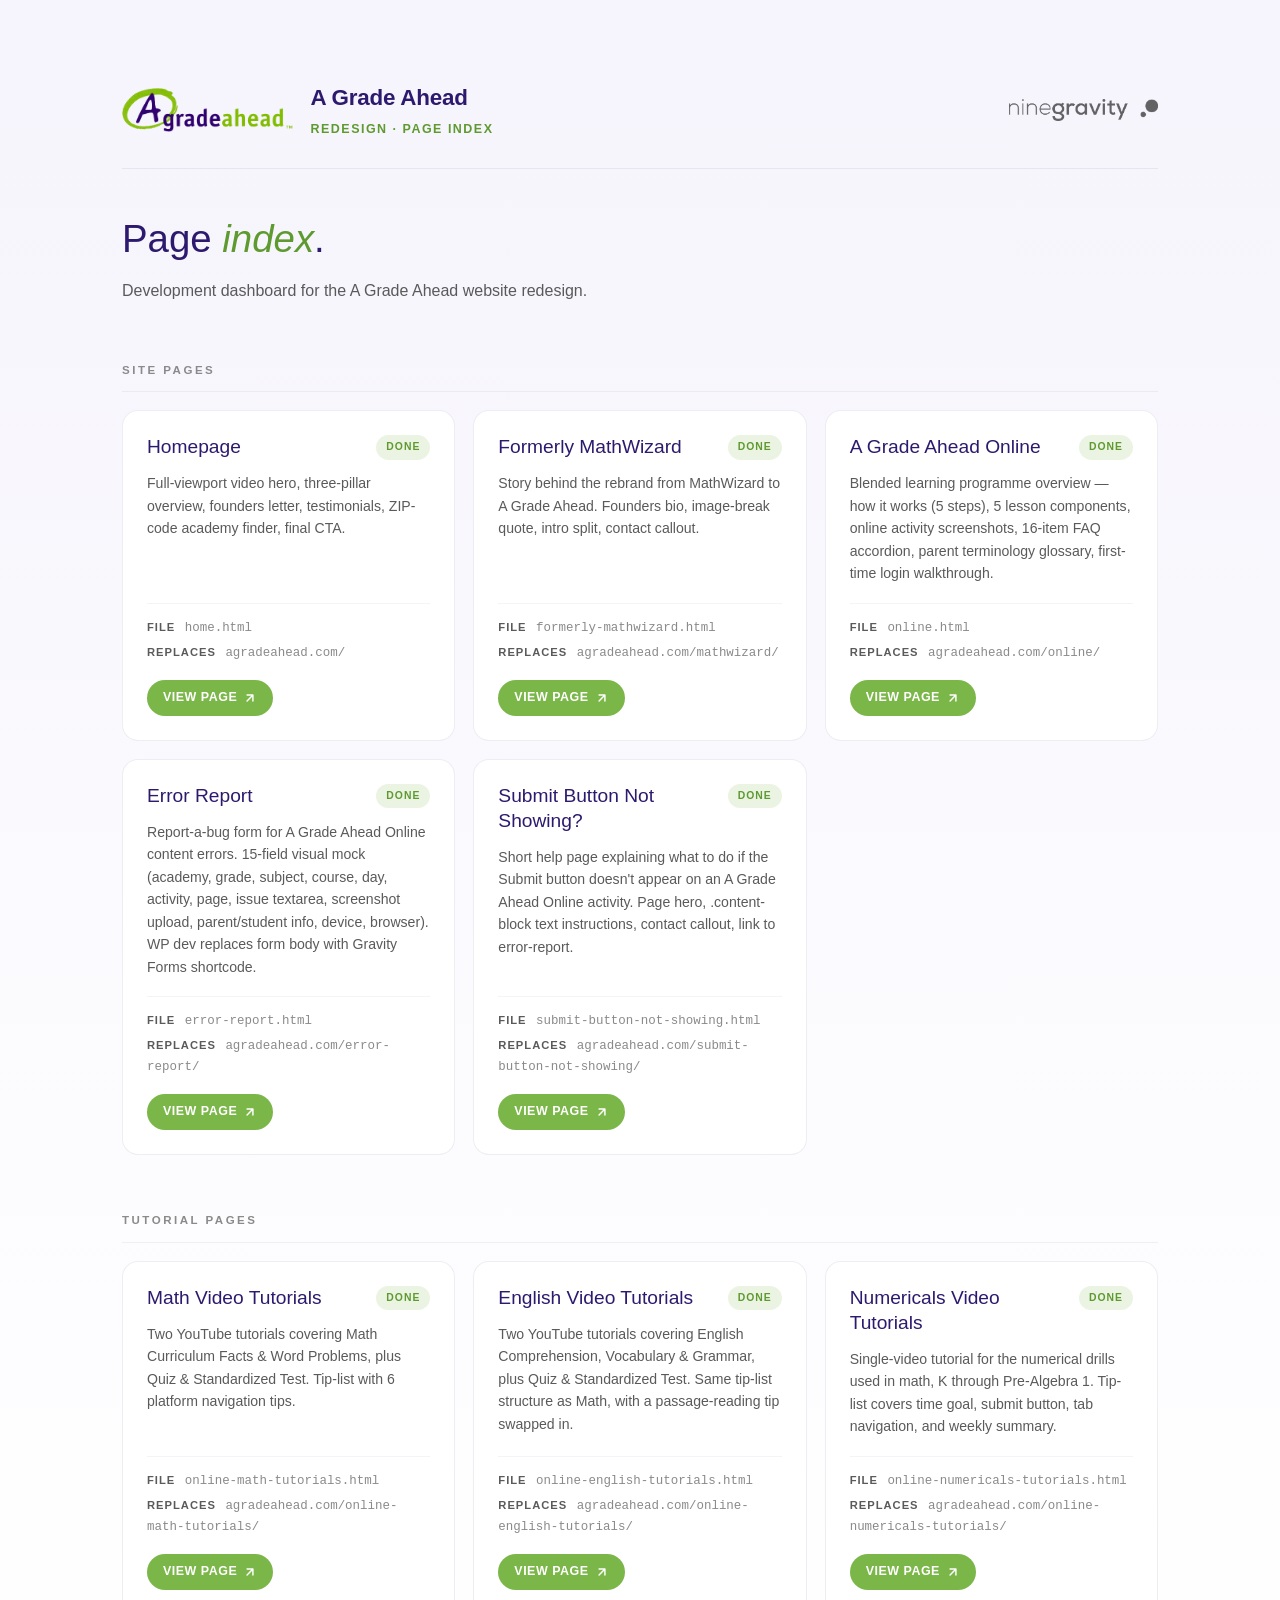
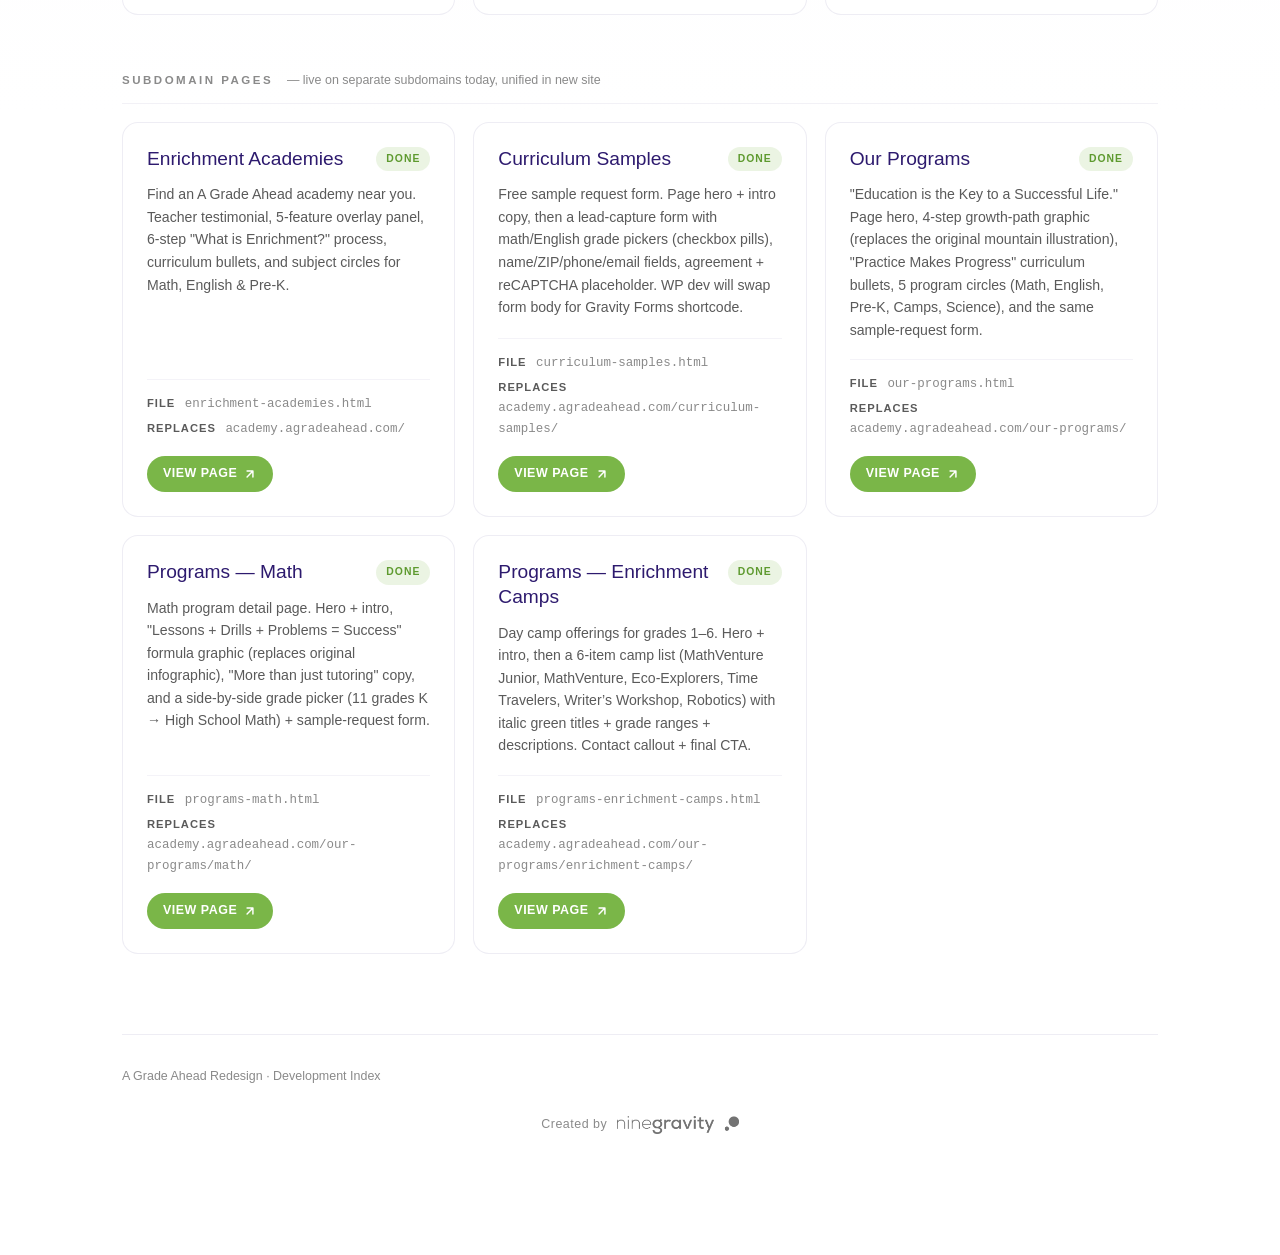
==== commit cfcd8dfb: "Add 4 more subdomain + main pages (Math, Camps, Error Report, Submit Help) - programs-math.html: sub" ====
--- a/index.html
+++ b/index.html
@@ -414,6 +414,42 @@
         </div>
       </article>
 
+      <article class="page-card">
+        <div class="page-card__top">
+          <h3 class="page-card__title">Error Report</h3>
+          <span class="page-card__badge page-card__badge--done">Done</span>
+        </div>
+        <p class="page-card__desc">Report-a-bug form for A Grade Ahead Online content errors. 15-field visual mock (academy, grade, subject, course, day, activity, page, issue textarea, screenshot upload, parent/student info, device, browser). WP dev replaces form body with Gravity Forms shortcode.</p>
+        <div class="page-card__meta">
+          <div><strong>File</strong> <code>error-report.html</code></div>
+          <div><strong>Replaces</strong> <code>agradeahead.com/error-report/</code></div>
+        </div>
+        <div class="page-card__actions">
+          <a href="error-report.html" target="_blank" rel="noopener" class="page-card__btn page-card__btn--primary">
+            View Page
+            <svg viewBox="0 0 24 24" fill="none" stroke="currentColor" stroke-width="2.5" stroke-linecap="round" stroke-linejoin="round"><path d="M7 17L17 7M17 7H7M17 7V17"/></svg>
+          </a>
+        </div>
+      </article>
+
+      <article class="page-card">
+        <div class="page-card__top">
+          <h3 class="page-card__title">Submit Button Not Showing?</h3>
+          <span class="page-card__badge page-card__badge--done">Done</span>
+        </div>
+        <p class="page-card__desc">Short help page explaining what to do if the Submit button doesn't appear on an A Grade Ahead Online activity. Page hero, .content-block text instructions, contact callout, link to error-report.</p>
+        <div class="page-card__meta">
+          <div><strong>File</strong> <code>submit-button-not-showing.html</code></div>
+          <div><strong>Replaces</strong> <code>agradeahead.com/submit-button-not-showing/</code></div>
+        </div>
+        <div class="page-card__actions">
+          <a href="submit-button-not-showing.html" target="_blank" rel="noopener" class="page-card__btn page-card__btn--primary">
+            View Page
+            <svg viewBox="0 0 24 24" fill="none" stroke="currentColor" stroke-width="2.5" stroke-linecap="round" stroke-linejoin="round"><path d="M7 17L17 7M17 7H7M17 7V17"/></svg>
+          </a>
+        </div>
+      </article>
+
     </div>
 
     <h2 class="group-heading">Tutorial Pages</h2>
@@ -526,6 +562,42 @@
         </div>
         <div class="page-card__actions">
           <a href="our-programs.html" target="_blank" rel="noopener" class="page-card__btn page-card__btn--primary">
+            View Page
+            <svg viewBox="0 0 24 24" fill="none" stroke="currentColor" stroke-width="2.5" stroke-linecap="round" stroke-linejoin="round"><path d="M7 17L17 7M17 7H7M17 7V17"/></svg>
+          </a>
+        </div>
+      </article>
+
+      <article class="page-card">
+        <div class="page-card__top">
+          <h3 class="page-card__title">Programs &mdash; Math</h3>
+          <span class="page-card__badge page-card__badge--done">Done</span>
+        </div>
+        <p class="page-card__desc">Math program detail page. Hero + intro, "Lessons + Drills + Problems = Success" formula graphic (replaces original infographic), "More than just tutoring" copy, and a side-by-side grade picker (11 grades K → High School Math) + sample-request form.</p>
+        <div class="page-card__meta">
+          <div><strong>File</strong> <code>programs-math.html</code></div>
+          <div><strong>Replaces</strong> <code>academy.agradeahead.com/our-programs/math/</code></div>
+        </div>
+        <div class="page-card__actions">
+          <a href="programs-math.html" target="_blank" rel="noopener" class="page-card__btn page-card__btn--primary">
+            View Page
+            <svg viewBox="0 0 24 24" fill="none" stroke="currentColor" stroke-width="2.5" stroke-linecap="round" stroke-linejoin="round"><path d="M7 17L17 7M17 7H7M17 7V17"/></svg>
+          </a>
+        </div>
+      </article>
+
+      <article class="page-card">
+        <div class="page-card__top">
+          <h3 class="page-card__title">Programs &mdash; Enrichment Camps</h3>
+          <span class="page-card__badge page-card__badge--done">Done</span>
+        </div>
+        <p class="page-card__desc">Day camp offerings for grades 1&ndash;6. Hero + intro, then a 6-item camp list (MathVenture Junior, MathVenture, Eco-Explorers, Time Travelers, Writer&rsquo;s Workshop, Robotics) with italic green titles + grade ranges + descriptions. Contact callout + final CTA.</p>
+        <div class="page-card__meta">
+          <div><strong>File</strong> <code>programs-enrichment-camps.html</code></div>
+          <div><strong>Replaces</strong> <code>academy.agradeahead.com/our-programs/enrichment-camps/</code></div>
+        </div>
+        <div class="page-card__actions">
+          <a href="programs-enrichment-camps.html" target="_blank" rel="noopener" class="page-card__btn page-card__btn--primary">
             View Page
             <svg viewBox="0 0 24 24" fill="none" stroke="currentColor" stroke-width="2.5" stroke-linecap="round" stroke-linejoin="round"><path d="M7 17L17 7M17 7H7M17 7V17"/></svg>
           </a>
